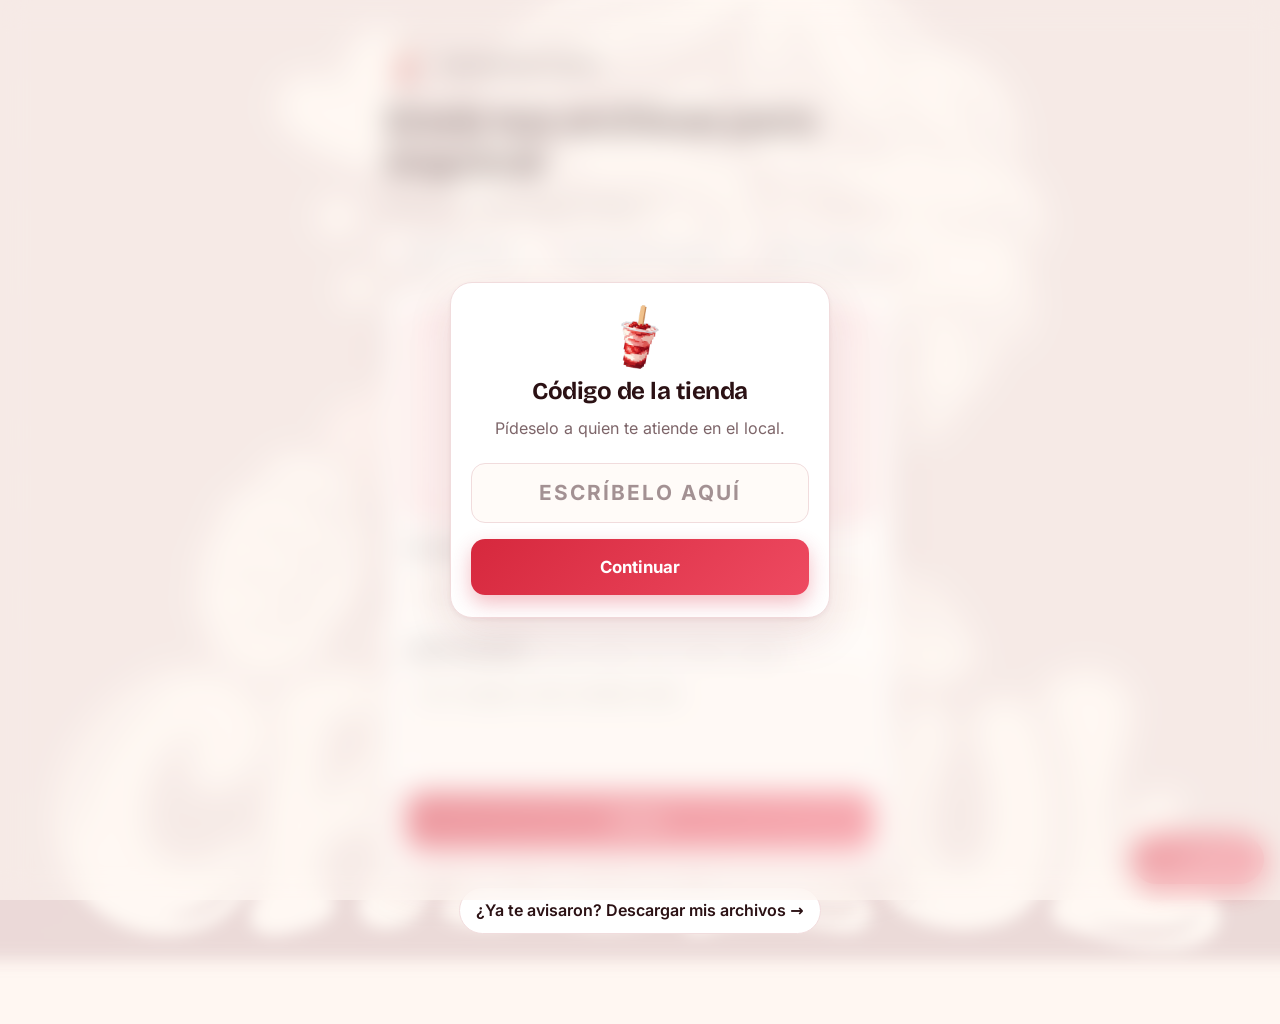
==== index.html @ 693ca355 "v2 css index" ====
<!doctype html>
<html lang="es"><head>
<meta charset="utf-8">
<meta name="viewport" content="width=device-width,initial-scale=1">
<meta name="color-scheme" content="light dark">
<meta name="theme-color" content="#d6283d">
<link rel="icon" href="/favicon.ico" sizes="any">
<link rel="icon" type="image/png" sizes="32x32" href="/assets/img/iconos/favicon-32x32.png">
<link rel="icon" type="image/png" sizes="16x16" href="/assets/img/iconos/favicon-16x16.png">
<link rel="icon" type="image/png" sizes="192x192" href="/assets/img/iconos/icon-192x192.png">
<link rel="apple-touch-icon" href="/assets/img/iconos/apple-icon-180x180.png">
<link rel="stylesheet" href="/assets/css/estilos.css?v=3">
<meta name="robots" content="noindex">
<title>Enviar archivos para imprimir</title>
</head><body data-pag="enviar"><main>
<div id="gate" class="gate" role="dialog" aria-modal="true" aria-labelledby="gt"><div class="card"><img class="logo" src="/assets/img/iconos/icon-192x192.png" alt="" width="64" height="64"><h2 id="gt">Código de la tienda</h2><p class="sub">Pídeselo a quien te atiende en el local.</p><input id="tienda" maxlength="30" autocomplete="off" placeholder="Escríbelo aquí"><p id="gmsg" role="alert"></p><button class="btn" id="gok" type="button">Continuar</button></div></div>
<div class="top rv"><img src="/assets/img/iconos/icon-192x192.png" alt="" width="42" height="42"><span class="neg" id="neg"></span></div>
<h1 class="rv">Envía tus archivos para imprimir</h1>
<p class="sub rv">Solo los ve quien atiende el negocio.</p>
<ol class="pasos rv"><li><b>1</b> Elige tus archivos</li><li><b>2</b> Cuéntanos qué necesitas</li><li><b>3</b> Recibe tu código</li></ol>
<form id="f" class="card rv" novalidate>
<label id="drop" for="file"><span class="ic"><svg viewBox="0 0 24 24" aria-hidden="true"><path d="M12 16V4m0 0L7 9m5-5 5 5M4 16v3a1 1 0 0 0 1 1h14a1 1 0 0 0 1-1v-3"/></svg></span><b>Toca para elegir archivos</b>o arrástralos aquí<small>Fotos, PDF, Word o Excel · hasta 50 MB y 10 archivos</small></label>
<input id="file" type="file" multiple accept=".pdf,.jpg,.jpeg,.png,.webp,.heic,.heif,.doc,.docx,.xls,.xlsx,.ppt,.pptx,.txt,image/*">
<ul id="ls"></ul>
<label class="l" for="n">Tu nombre</label><input id="n" maxlength="60" autocomplete="name" placeholder="¿Cómo te llamas?">
<label class="l" for="o">¿Qué necesitas? <small>(copias, tamaño, color o blanco y negro)</small></label><textarea id="o" rows="3" maxlength="300" placeholder="Ej: 2 copias a color, tamaño carta"></textarea>
<div id="ts"></div><p id="msg" role="alert"></p>
<button class="btn" id="go">Enviar</button>
</form>
<div class="card exito" id="exito" hidden><div class="ok"><svg viewBox="0 0 24 24" aria-hidden="true"><path d="m5 12 5 5 9-10"/></svg></div><h2>¡Recibimos tus archivos!</h2><p>Tu código es</p><p class="cod" id="cod"></p><p>Si vas a preguntar por tu pedido, di este código.</p><button class="mini" id="copiar" type="button">Copiar código</button></div>
<div class="enlace rv"><a href="recoger.html">¿Ya te avisaron? Descargar mis archivos →</a></div>
</main><script src="/assets/js/comun.js"></script><script src="/assets/js/enviar.js"></script> <script src="/assets/js/gate.js"></script> <script src="/assets/js/ui.js"></script></body></html>
---- assets/css/estilos.css ----
/* Estilos compartidos (enviar, recoger y panel). Sin estilos en línea (CSP).
   Fondo: --difuminado 0px = nítido · 20px = muy borroso · --velo 0 = a todo color · 1 = todo liso (no bajar de .50) */
@font-face{font-family:Bricolage;src:url(/assets/fonts/bricolage.woff2) format("woff2");font-weight:200 800;font-display:swap}
@font-face{font-family:Inter;src:url(/assets/fonts/inter.woff2) format("woff2");font-weight:100 900;font-display:swap}
:root{--difuminado:8px;--velo:.88;--bgrgb:255 247 242;--ink:#2b1114;--mut:#7d6569;--line:#f1dcdd;--card:#fff;--soft:#fde9ed;--brand:#c81e35;--b1:#d6283d;--b2:#ee4a61;--ok:#1f8f5f;--bad:#c1121f;--sombra:0 2px 4px rgb(80 20 30/.05),0 16px 44px rgb(120 30 45/.13);--r:22px}
@media (prefers-color-scheme:dark){:root{--bgrgb:24 13 16;--ink:#fbeff1;--mut:#c4a6ab;--line:#3b2429;--card:#271519;--soft:#3a1c23;--brand:#ff7286;--b1:#d92e45;--b2:#bb2237;--ok:#4cc38a;--bad:#ff7a8a;--sombra:0 16px 44px rgb(0 0 0/.45)}}
*{box-sizing:border-box}
body{margin:0;font:16px/1.55 Inter,system-ui,-apple-system,"Segoe UI",Roboto,sans-serif;color:var(--ink);background:rgb(var(--bgrgb));-webkit-font-smoothing:antialiased}
body::before{content:"";position:fixed;inset:-60px;z-index:-1;background:linear-gradient(rgb(var(--bgrgb)/var(--velo)),rgb(var(--bgrgb)/var(--velo))),url(/assets/img/fondo.jpg) center/cover no-repeat;filter:blur(var(--difuminado))}
main{max-width:540px;margin:0 auto;padding:clamp(18px,5vw,44px) 16px 90px}main.ancho{max-width:1040px}
main.centro{min-height:100svh;display:grid;place-items:center;padding-bottom:40px}main.centro>*{width:100%;max-width:400px}
h1,h2,.cod,.neg,.chip{font-family:Bricolage,Inter,system-ui,sans-serif}
h1{font-size:clamp(1.9rem,7vw,2.5rem);line-height:1.05;letter-spacing:-.035em;font-weight:800;margin:14px 0 8px}h2{margin:0 0 6px;letter-spacing:-.02em}
.sub{color:var(--mut);margin:0 0 22px}
.top{display:flex;align-items:center;gap:10px}.top img{width:42px;height:42px;filter:drop-shadow(0 3px 6px rgb(120 30 45/.25))}.neg{font-weight:700;font-size:1.05rem;letter-spacing:-.01em}
.pasos{display:flex;gap:8px;flex-wrap:wrap;margin:0 0 18px;padding:0;list-style:none}.pasos li{font-size:.8rem;font-weight:600;color:var(--mut);background:var(--card);border:1px solid var(--line);border-radius:99px;padding:4px 12px}.pasos b{color:var(--brand)}
.card{background:var(--card);border:1px solid var(--line);border-radius:var(--r);padding:22px 20px;box-shadow:var(--sombra);margin-bottom:16px}
label.l{display:block;font-weight:700;margin:18px 0 6px;font-size:.95rem}label small{font-weight:400;color:var(--mut)}
input,textarea{width:100%;font:inherit;padding:13px 15px;border:1.5px solid var(--line);border-radius:14px;background:rgb(var(--bgrgb)/.5);color:var(--ink);transition:border-color .15s,box-shadow .15s}
input::placeholder{color:var(--mut);opacity:.7}input:hover,textarea:hover{border-color:var(--mut)}input:focus,textarea:focus{outline:0;border-color:var(--brand);box-shadow:0 0 0 4px rgb(214 40 61/.14)}
:focus-visible{outline:3px solid var(--brand);outline-offset:2px}
#drop{display:flex;flex-direction:column;align-items:center;gap:3px;background:var(--soft);border:2px dashed var(--brand);border-radius:18px;padding:30px 14px;text-align:center;color:var(--mut);cursor:pointer;font-weight:400;margin:0;transition:transform .2s,background .2s}
#drop .ic{width:56px;height:56px;border-radius:50%;background:var(--card);display:grid;place-items:center;margin-bottom:8px;box-shadow:0 4px 14px rgb(120 30 45/.15);transition:transform .25s}
#drop svg{width:26px;height:26px;stroke:var(--brand);fill:none;stroke-width:2;stroke-linecap:round;stroke-linejoin:round}
#drop b{color:var(--ink);font-size:1.1rem;font-family:Bricolage,Inter,sans-serif}#drop small{font-size:.82rem}
#drop:hover,#drop.on{transform:translateY(-2px)}#drop:hover .ic,#drop.on .ic{transform:translateY(-4px) scale(1.06)}#drop.on{background:var(--card)}
#file{position:absolute;opacity:0;width:1px;height:1px}
ul{list-style:none;margin:10px 0 0;padding:0}
.arch{display:grid;grid-template-columns:auto 1fr auto;gap:2px 12px;align-items:center;padding:10px 0;border-bottom:1px solid var(--line);animation:subir .3s both}
.ext{grid-row:span 2;width:42px;height:42px;border-radius:12px;display:grid;place-items:center;background:var(--soft);font-size:.68rem;font-weight:800;letter-spacing:.04em;color:var(--brand)}
.nom{overflow:hidden;text-overflow:ellipsis;white-space:nowrap;font-weight:600}em{font-style:normal;color:var(--mut);font-size:.82rem}
.arch.err em{color:var(--bad)}.arch.done em{color:var(--ok)}.arch.done .ext{background:rgb(31 143 95/.15);color:var(--ok)}
.arch button{grid-row:span 2;border:0;background:none;color:var(--bad);font-size:1.4rem;cursor:pointer;padding:4px 8px;border-radius:8px}
.barra{grid-column:2/4;height:5px;background:var(--line);border-radius:5px;overflow:hidden}.barra i{display:block;height:100%;width:0;background:linear-gradient(90deg,var(--b1),var(--b2));transition:width .15s}
#msg,#err{color:var(--bad);margin:12px 0 0;font-weight:600}#msg:empty,#err:empty{margin:0}
.btn{display:flex;align-items:center;justify-content:center;gap:8px;width:100%;margin-top:16px;padding:15px;border:0;border-radius:14px;background:linear-gradient(135deg,var(--b1),var(--b2));color:#fff;font:inherit;font-weight:700;font-size:1.05rem;cursor:pointer;text-decoration:none;box-shadow:0 8px 20px rgb(214 40 61/.3);transition:transform .12s,box-shadow .2s,filter .2s}
.btn:hover{filter:brightness(1.06);box-shadow:0 10px 26px rgb(214 40 61/.38)}.btn:active{transform:scale(.985)}.btn:disabled{opacity:.65;cursor:wait}
.mini{display:inline-flex;align-items:center;gap:6px;font:inherit;font-weight:600;font-size:.9rem;padding:8px 14px;border-radius:12px;background:var(--card);color:var(--ink);border:1.5px solid var(--line);cursor:pointer;text-decoration:none;transition:border-color .15s,transform .1s}
.mini:hover{border-color:var(--brand)}.mini:active{transform:scale(.97)}.mini.del{color:var(--bad)}.mini svg{width:16px;height:16px;stroke:currentColor;fill:none;stroke-width:2;stroke-linecap:round;stroke-linejoin:round}
.exito{text-align:center}.exito .ok{width:64px;height:64px;margin:0 auto 6px;border-radius:50%;background:rgb(31 143 95/.14);display:grid;place-items:center}.ok svg{width:30px;height:30px;stroke:var(--ok);fill:none;stroke-width:3;stroke-linecap:round;stroke-linejoin:round}
.cod{font-size:clamp(2.1rem,11vw,3rem);font-weight:800;letter-spacing:.1em;margin:6px 0;color:var(--brand)}
.enlace{display:flex;justify-content:center;margin-top:4px}.enlace a{color:var(--ink);font-weight:600;text-decoration:none;padding:10px 16px;border-radius:99px;border:1.5px solid var(--line);background:var(--card)}.enlace a:hover{border-color:var(--brand)}
.hero{text-align:center}.hero .top{justify-content:center}.hero .logo{width:76px;height:76px;margin:0 auto 4px;display:block;filter:drop-shadow(0 6px 12px rgb(120 30 45/.28))}
#c{font-size:1.6rem;letter-spacing:.14em;text-transform:uppercase;text-align:center;font-weight:700;font-family:Bricolage,Inter,sans-serif}
.tile{display:grid;grid-template-columns:auto 1fr auto;gap:2px 12px;align-items:center;padding:12px;margin:0 0 8px;background:rgb(var(--bgrgb)/.55);border:1px solid var(--line);border-radius:16px;animation:subir .35s both}.tile .tx{min-width:0;display:flex;flex-direction:column}.tile .ext{grid-row:auto}
#res h2{margin-bottom:12px}
/* Panel */
.cab{display:flex;justify-content:space-between;align-items:center;gap:10px;flex-wrap:wrap;margin-bottom:6px}.cab h1{margin:0}.cab .acc{margin:0}
.stats{display:flex;gap:10px;flex-wrap:wrap;margin:14px 0}.stats span{background:var(--card);border:1px solid var(--line);border-radius:14px;padding:8px 14px;color:var(--mut);font-size:.9rem}.stats b{color:var(--ink);font-size:1.15rem;font-family:Bricolage,Inter,sans-serif;margin-right:4px}
#buscar{max-width:360px;margin-bottom:16px}
.grid{display:grid;grid-template-columns:repeat(auto-fill,minmax(310px,1fr));gap:16px;align-items:start}.grid .card{margin:0;padding:18px}.grid .vacio{grid-column:1/-1}
.ped header{display:flex;justify-content:space-between;align-items:center;gap:8px;color:var(--mut);font-size:.82rem;margin-bottom:8px}.chip{background:var(--soft);color:var(--brand);font-weight:800;font-size:1.1rem;letter-spacing:.08em;padding:3px 12px;border-radius:10px}
.ped p{margin:4px 0}.nota{background:rgb(255 200 80/.18);border-radius:12px;padding:8px 12px;white-space:pre-wrap;font-size:.92rem}.ped .tiles{margin:12px 0 4px}
.acc{display:flex;gap:8px;flex-wrap:wrap;margin-top:10px}.del{margin-left:auto}.vacio{text-align:center;color:var(--mut);padding:44px 0}
/* Ayuda */
.ayuda-fab{position:fixed;right:16px;bottom:16px;z-index:40;display:flex;align-items:center;gap:8px;border:0;border-radius:99px;padding:12px 18px;background:linear-gradient(135deg,var(--b1),var(--b2));color:#fff;font:inherit;font-weight:700;cursor:pointer;box-shadow:0 8px 22px rgb(214 40 61/.4);transition:transform .15s}.ayuda-fab:hover{transform:translateY(-2px)}.ayuda-fab svg{width:20px;height:20px;stroke:#fff;fill:none;stroke-width:2;stroke-linecap:round;stroke-linejoin:round}.ayuda-fab.pulsa{animation:pulso 1.2s 3}
.ayuda-box{position:fixed;right:16px;bottom:76px;z-index:41;width:min(360px,calc(100vw - 32px));max-height:min(520px,calc(100svh - 110px));display:flex;flex-direction:column;background:var(--card);border:1px solid var(--line);border-radius:22px;box-shadow:var(--sombra);overflow:hidden;animation:subir .25s both}
.ayuda-box header{display:flex;justify-content:space-between;align-items:center;padding:14px 16px;background:linear-gradient(135deg,var(--b1),var(--b2));color:#fff;font-weight:700;font-family:Bricolage,Inter,sans-serif}.ayuda-box header button{border:0;background:none;color:#fff;font-size:1.5rem;cursor:pointer;line-height:1}
.chat{flex:1;overflow:auto;padding:14px;display:flex;flex-direction:column;gap:8px}.bur{max-width:88%;padding:10px 13px;border-radius:16px;font-size:.93rem;animation:subir .25s both;white-space:pre-line}.bur.bot{background:var(--soft);border-bottom-left-radius:4px}.bur.yo{align-self:flex-end;background:var(--b1);color:#fff;border-bottom-right-radius:4px}
.bur.esc i{display:inline-block;width:6px;height:6px;margin:0 2px;border-radius:50%;background:var(--mut);animation:rebota .9s infinite}.bur.esc i:nth-child(2){animation-delay:.15s}.bur.esc i:nth-child(3){animation-delay:.3s}
.opc{display:flex;flex-wrap:wrap;gap:8px;padding-top:2px}.opc button,.opc a{font:inherit;font-size:.88rem;font-weight:600;padding:8px 12px;border-radius:99px;border:1.5px solid var(--brand);background:transparent;color:var(--brand);cursor:pointer;text-decoration:none}.opc button:hover,.opc a:hover{background:var(--soft)}
/* Avisos y confeti */
.toast{position:fixed;left:0;right:0;margin:0 auto;width:max-content;bottom:26px;z-index:60;max-width:calc(100vw - 32px);background:var(--ink);color:rgb(var(--bgrgb));padding:12px 18px;border-radius:14px;font-weight:600;box-shadow:0 10px 30px rgb(0 0 0/.3);animation:subir .3s both}.toast.mal{background:var(--bad);color:#fff}.toast.out{opacity:0;transition:opacity .3s}
.cf{position:fixed;left:50%;top:34%;width:9px;height:14px;border-radius:2px;pointer-events:none;z-index:60;animation:cf 1.4s cubic-bezier(.1,.7,.3,1) forwards}
.rv{animation:subir .55s cubic-bezier(.2,.7,.2,1) both;animation-delay:calc(var(--d,0)*70ms)}
@keyframes subir{from{opacity:0;transform:translateY(14px)}to{opacity:1;transform:none}}
@keyframes cf{to{transform:translate(var(--x),var(--y)) rotate(var(--r));opacity:0}}
@keyframes pulso{50%{transform:scale(1.08);box-shadow:0 0 0 12px rgb(214 40 61/0)}}
@keyframes rebota{50%{transform:translateY(-4px)}}
[hidden]{display:none!important}
@media (prefers-reduced-motion:reduce){*,*::before{animation:none!important;transition:none!important}}
.grid.lista{grid-template-columns:1fr}
.grid.lista .tiles{display:grid;grid-template-columns:repeat(auto-fill,minmax(260px,1fr));gap:0 10px}
.ped .etq{margin:14px 0 6px;font-size:.72rem;font-weight:700;letter-spacing:.06em;text-transform:uppercase;color:var(--mut)}
.ped .etq+.tiles{margin-top:6px}
.ped header{flex-wrap:wrap;row-gap:4px}
.chip,.ped time{white-space:nowrap}
main.legal{max-width:720px}
.legal h2{font-size:1.1rem;margin:24px 0 6px}.legal p{margin:6px 0}.legal ul{list-style:disc;padding-left:1.3em;margin:6px 0}.legal li{margin:3px 0}.legal .fecha{color:var(--mut);font-size:.9rem}
.acepto{display:flex;gap:10px;align-items:flex-start;margin-top:16px;font-size:.92rem;color:var(--mut)}.acepto input{width:auto;margin-top:4px;padding:0;accent-color:var(--brand)}.acepto a{color:var(--ink)}
.gate{position:fixed;inset:0;z-index:50;display:grid;place-items:center;padding:20px;background:rgb(var(--bgrgb)/.55);-webkit-backdrop-filter:blur(14px);backdrop-filter:blur(14px);transition:opacity .35s}
.gate.fuera{opacity:0;pointer-events:none}
.gate .card{width:100%;max-width:380px;text-align:center;margin:0}
.gate .logo{width:64px;height:64px;margin:0 auto 4px;display:block}
#tienda{text-align:center;font-size:1.3rem;letter-spacing:.1em;text-transform:uppercase;font-weight:700}
#gmsg{color:var(--bad);font-weight:600;margin:10px 0 0}#gmsg:empty{margin:0}
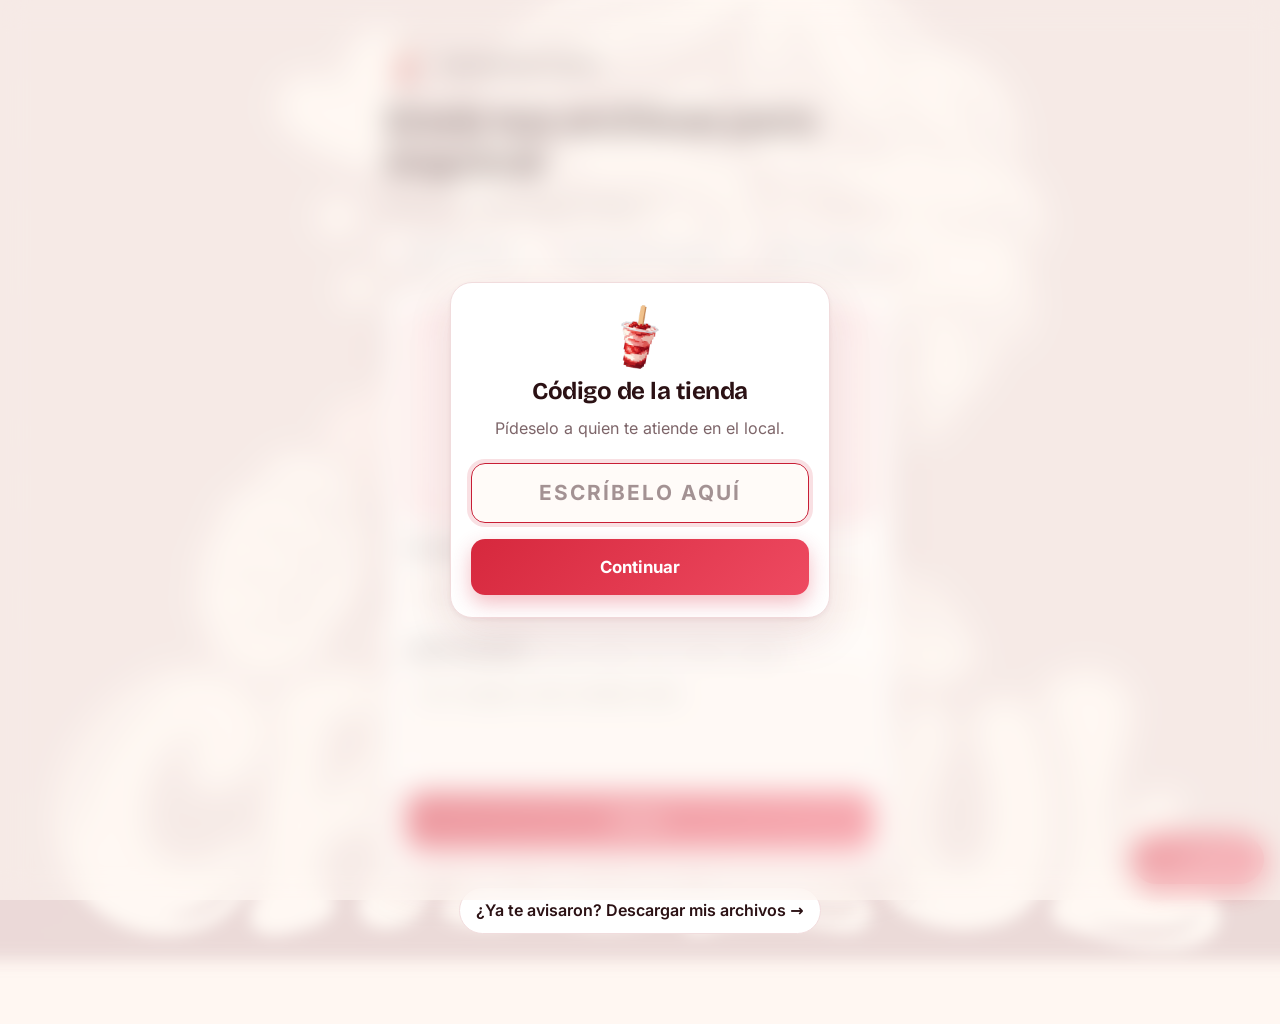
==== commit ea506c51: "arreglado para dejar escribir" ====
--- a/index.html
+++ b/index.html
@@ -1,32 +1,74 @@
 <!doctype html>
-<html lang="es"><head>
-<meta charset="utf-8">
-<meta name="viewport" content="width=device-width,initial-scale=1">
-<meta name="color-scheme" content="light dark">
-<meta name="theme-color" content="#d6283d">
-<link rel="icon" href="/favicon.ico" sizes="any">
-<link rel="icon" type="image/png" sizes="32x32" href="/assets/img/iconos/favicon-32x32.png">
-<link rel="icon" type="image/png" sizes="16x16" href="/assets/img/iconos/favicon-16x16.png">
-<link rel="icon" type="image/png" sizes="192x192" href="/assets/img/iconos/icon-192x192.png">
-<link rel="apple-touch-icon" href="/assets/img/iconos/apple-icon-180x180.png">
-<link rel="stylesheet" href="/assets/css/estilos.css?v=3">
-<meta name="robots" content="noindex">
-<title>Enviar archivos para imprimir</title>
-</head><body data-pag="enviar"><main>
-<div id="gate" class="gate" role="dialog" aria-modal="true" aria-labelledby="gt"><div class="card"><img class="logo" src="/assets/img/iconos/icon-192x192.png" alt="" width="64" height="64"><h2 id="gt">Código de la tienda</h2><p class="sub">Pídeselo a quien te atiende en el local.</p><input id="tienda" maxlength="30" autocomplete="off" placeholder="Escríbelo aquí"><p id="gmsg" role="alert"></p><button class="btn" id="gok" type="button">Continuar</button></div></div>
-<div class="top rv"><img src="/assets/img/iconos/icon-192x192.png" alt="" width="42" height="42"><span class="neg" id="neg"></span></div>
-<h1 class="rv">Envía tus archivos para imprimir</h1>
-<p class="sub rv">Solo los ve quien atiende el negocio.</p>
-<ol class="pasos rv"><li><b>1</b> Elige tus archivos</li><li><b>2</b> Cuéntanos qué necesitas</li><li><b>3</b> Recibe tu código</li></ol>
-<form id="f" class="card rv" novalidate>
-<label id="drop" for="file"><span class="ic"><svg viewBox="0 0 24 24" aria-hidden="true"><path d="M12 16V4m0 0L7 9m5-5 5 5M4 16v3a1 1 0 0 0 1 1h14a1 1 0 0 0 1-1v-3"/></svg></span><b>Toca para elegir archivos</b>o arrástralos aquí<small>Fotos, PDF, Word o Excel · hasta 50 MB y 10 archivos</small></label>
-<input id="file" type="file" multiple accept=".pdf,.jpg,.jpeg,.png,.webp,.heic,.heif,.doc,.docx,.xls,.xlsx,.ppt,.pptx,.txt,image/*">
-<ul id="ls"></ul>
-<label class="l" for="n">Tu nombre</label><input id="n" maxlength="60" autocomplete="name" placeholder="¿Cómo te llamas?">
-<label class="l" for="o">¿Qué necesitas? <small>(copias, tamaño, color o blanco y negro)</small></label><textarea id="o" rows="3" maxlength="300" placeholder="Ej: 2 copias a color, tamaño carta"></textarea>
-<div id="ts"></div><p id="msg" role="alert"></p>
-<button class="btn" id="go">Enviar</button>
-</form>
-<div class="card exito" id="exito" hidden><div class="ok"><svg viewBox="0 0 24 24" aria-hidden="true"><path d="m5 12 5 5 9-10"/></svg></div><h2>¡Recibimos tus archivos!</h2><p>Tu código es</p><p class="cod" id="cod"></p><p>Si vas a preguntar por tu pedido, di este código.</p><button class="mini" id="copiar" type="button">Copiar código</button></div>
-<div class="enlace rv"><a href="recoger.html">¿Ya te avisaron? Descargar mis archivos →</a></div>
-</main><script src="/assets/js/comun.js"></script><script src="/assets/js/enviar.js"></script> <script src="/assets/js/gate.js"></script> <script src="/assets/js/ui.js"></script></body></html>
+<html lang="es">
+
+<head>
+    <meta charset="utf-8">
+    <meta name="viewport" content="width=device-width,initial-scale=1">
+    <meta name="color-scheme" content="light dark">
+    <meta name="theme-color" content="#d6283d">
+    <link rel="icon" href="/favicon.ico" sizes="any">
+    <link rel="icon" type="image/png" sizes="32x32" href="/assets/img/iconos/favicon-32x32.png">
+    <link rel="icon" type="image/png" sizes="16x16" href="/assets/img/iconos/favicon-16x16.png">
+    <link rel="icon" type="image/png" sizes="192x192" href="/assets/img/iconos/icon-192x192.png">
+    <link rel="apple-touch-icon" href="/assets/img/iconos/apple-icon-180x180.png">
+    <link rel="stylesheet" href="/assets/css/estilos.css?v=3">
+    <meta name="robots" content="noindex">
+    <title>Enviar archivos para imprimir</title>
+</head>
+
+<body data-pag="enviar">
+    <div id="gate" class="gate" role="dialog" aria-modal="true" aria-labelledby="gt">
+        <div class="card"><img class="logo" src="/assets/img/iconos/icon-192x192.png" alt="" width="64" height="64">
+            <h2 id="gt">Código de la tienda</h2>
+            <p class="sub">Pídeselo a quien te atiende en el local.</p><input id="tienda" maxlength="30"
+                autocomplete="off" placeholder="Escríbelo aquí">
+            <p id="gmsg" role="alert"></p><button class="btn" id="gok" type="button">Continuar</button>
+        </div>
+    </div>
+    <main>
+
+        <div class="top rv"><img src="/assets/img/iconos/icon-192x192.png" alt="" width="42" height="42"><span
+                class="neg" id="neg"></span></div>
+        <h1 class="rv">Envía tus archivos para imprimir</h1>
+        <p class="sub rv">Solo los ve quien atiende el negocio.</p>
+        <ol class="pasos rv">
+            <li><b>1</b> Elige tus archivos</li>
+            <li><b>2</b> Cuéntanos qué necesitas</li>
+            <li><b>3</b> Recibe tu código</li>
+        </ol>
+        <form id="f" class="card rv" novalidate>
+            <label id="drop" for="file"><span class="ic"><svg viewBox="0 0 24 24" aria-hidden="true">
+                        <path d="M12 16V4m0 0L7 9m5-5 5 5M4 16v3a1 1 0 0 0 1 1h14a1 1 0 0 0 1-1v-3" />
+                    </svg></span><b>Toca para elegir archivos</b>o arrástralos aquí<small>Fotos, PDF, Word o Excel ·
+                    hasta 50 MB y 10 archivos</small></label>
+            <input id="file" type="file" multiple
+                accept=".pdf,.jpg,.jpeg,.png,.webp,.heic,.heif,.doc,.docx,.xls,.xlsx,.ppt,.pptx,.txt,image/*">
+            <ul id="ls"></ul>
+            <label class="l" for="n">Tu nombre</label><input id="n" maxlength="60" autocomplete="name"
+                placeholder="¿Cómo te llamas?">
+            <label class="l" for="o">¿Qué necesitas? <small>(copias, tamaño, color o blanco y
+                    negro)</small></label><textarea id="o" rows="3" maxlength="300"
+                placeholder="Ej: 2 copias a color, tamaño carta"></textarea>
+            <div id="ts"></div>
+            <p id="msg" role="alert"></p>
+            <button class="btn" id="go">Enviar</button>
+        </form>
+        <div class="card exito" id="exito" hidden>
+            <div class="ok"><svg viewBox="0 0 24 24" aria-hidden="true">
+                    <path d="m5 12 5 5 9-10" />
+                </svg></div>
+            <h2>¡Recibimos tus archivos!</h2>
+            <p>Tu código es</p>
+            <p class="cod" id="cod"></p>
+            <p>Si vas a preguntar por tu pedido, di este código.</p><button class="mini" id="copiar"
+                type="button">Copiar código</button>
+        </div>
+        <div class="enlace rv"><a href="recoger.html">¿Ya te avisaron? Descargar mis archivos →</a></div>
+    </main>
+    <script src="/assets/js/comun.js"></script>
+    <script src="/assets/js/enviar.js"></script>
+    <script src="/assets/js/gate.js"></script>
+    <script src="/assets/js/ui.js"></script>
+</body>
+
+</html>
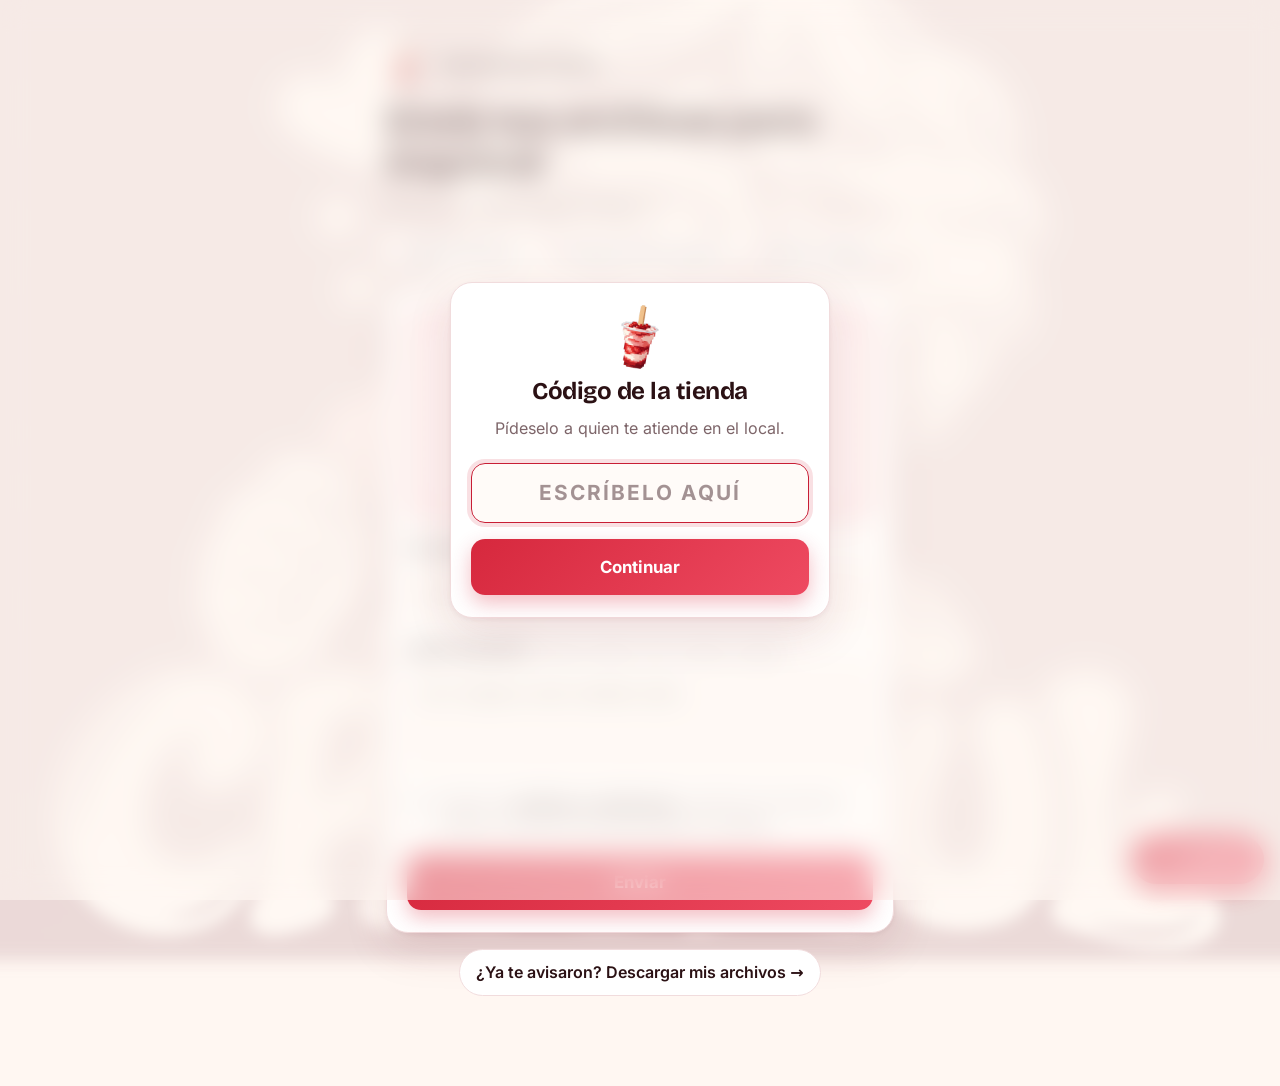
==== commit 91284d90: "Agrega casilla de aceptar políticas" ====
--- a/index.html
+++ b/index.html
@@ -49,6 +49,7 @@
             <label class="l" for="o">¿Qué necesitas? <small>(copias, tamaño, color o blanco y
                     negro)</small></label><textarea id="o" rows="3" maxlength="300"
                 placeholder="Ej: 2 copias a color, tamaño carta"></textarea>
+            <label class="acepto"><input type="checkbox" id="acepto"><span>Acepto las <a href="politicas.html" target="_blank" rel="noopener">políticas y condiciones</a> y autorizo el uso de mi nombre y archivos solo para atender mi pedido.</span></label>
             <div id="ts"></div>
             <p id="msg" role="alert"></p>
             <button class="btn" id="go">Enviar</button>
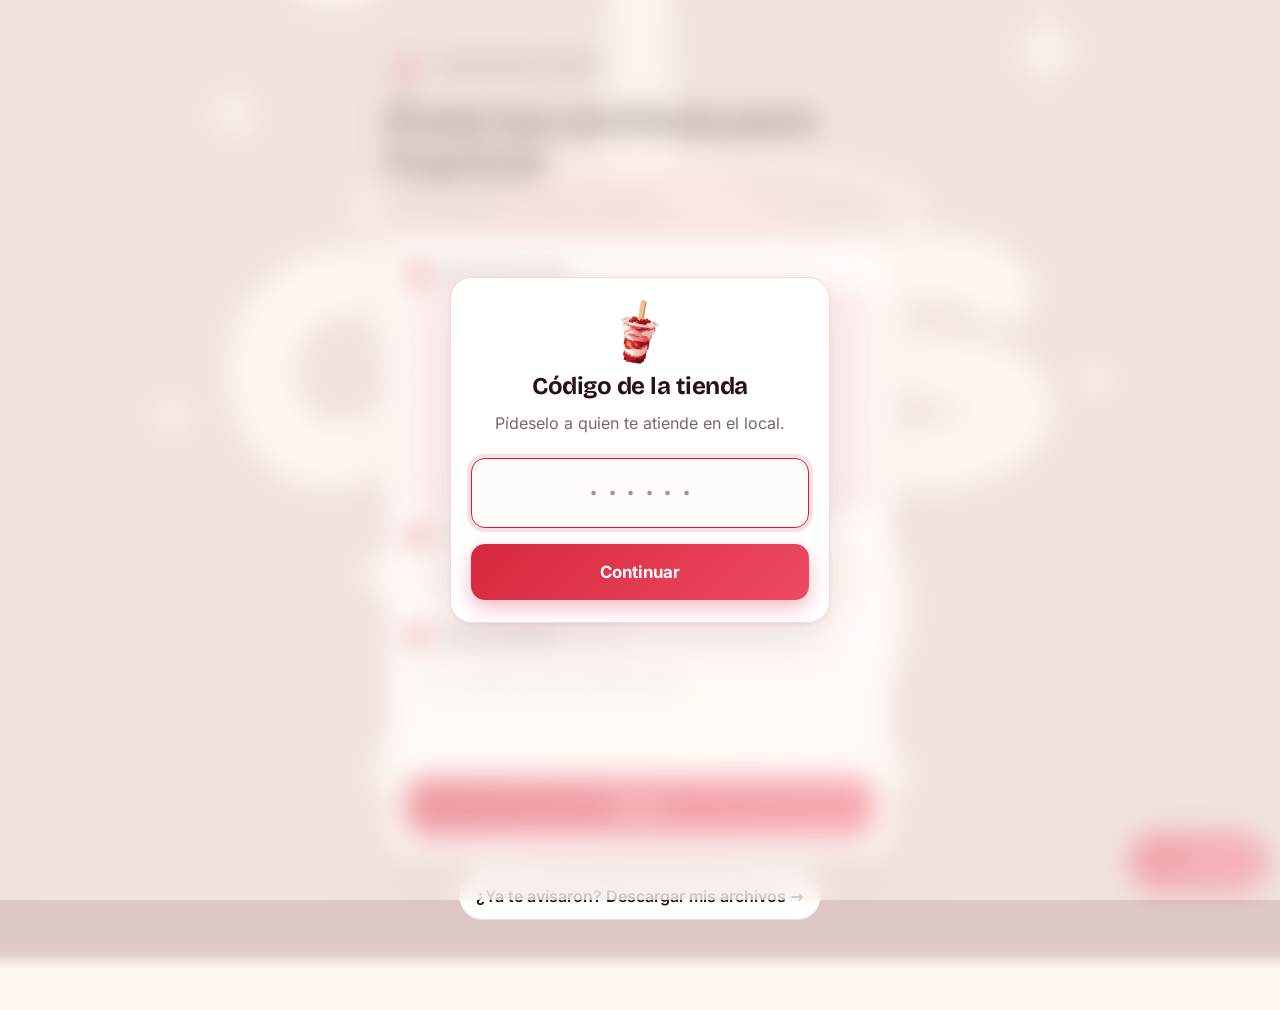
==== commit a25d9679: "codigo numerico, formulario simple, nuevo fondo" ====
--- a/index.html
+++ b/index.html
@@ -11,7 +11,7 @@
     <link rel="icon" type="image/png" sizes="16x16" href="/assets/img/iconos/favicon-16x16.png">
     <link rel="icon" type="image/png" sizes="192x192" href="/assets/img/iconos/icon-192x192.png">
     <link rel="apple-touch-icon" href="/assets/img/iconos/apple-icon-180x180.png">
-    <link rel="stylesheet" href="/assets/css/estilos.css?v=3">
+    <link rel="stylesheet" href="/assets/css/estilos.css?v=4">
     <meta name="robots" content="noindex">
     <title>Enviar archivos para imprimir</title>
 </head>
@@ -20,8 +20,8 @@
     <div id="gate" class="gate" role="dialog" aria-modal="true" aria-labelledby="gt">
         <div class="card"><img class="logo" src="/assets/img/iconos/icon-192x192.png" alt="" width="64" height="64">
             <h2 id="gt">Código de la tienda</h2>
-            <p class="sub">Pídeselo a quien te atiende en el local.</p><input id="tienda" maxlength="30"
-                autocomplete="off" placeholder="Escríbelo aquí">
+            <p class="sub">Pídeselo a quien te atiende en el local.</p><input id="tienda" maxlength="6" inputmode="numeric" pattern="[0-9]*"
+                autocomplete="off" placeholder="······" aria-label="Código de la tienda">
             <p id="gmsg" role="alert"></p><button class="btn" id="gok" type="button">Continuar</button>
         </div>
     </div>
@@ -31,12 +31,8 @@
                 class="neg" id="neg"></span></div>
         <h1 class="rv">Envía tus archivos para imprimir</h1>
         <p class="sub rv">Solo los ve quien atiende el negocio.</p>
-        <ol class="pasos rv">
-            <li><b>1</b> Elige tus archivos</li>
-            <li><b>2</b> Cuéntanos qué necesitas</li>
-            <li><b>3</b> Recibe tu código</li>
-        </ol>
         <form id="f" class="card rv" novalidate>
+            <p class="paso"><b>1</b> Elige tus archivos</p>
             <label id="drop" for="file"><span class="ic"><svg viewBox="0 0 24 24" aria-hidden="true">
                         <path d="M12 16V4m0 0L7 9m5-5 5 5M4 16v3a1 1 0 0 0 1 1h14a1 1 0 0 0 1-1v-3" />
                     </svg></span><b>Toca para elegir archivos</b>o arrástralos aquí<small>Fotos, PDF, Word o Excel ·
@@ -44,12 +40,10 @@
             <input id="file" type="file" multiple
                 accept=".pdf,.jpg,.jpeg,.png,.webp,.heic,.heif,.doc,.docx,.xls,.xlsx,.ppt,.pptx,.txt,image/*">
             <ul id="ls"></ul>
-            <label class="l" for="n">Tu nombre</label><input id="n" maxlength="60" autocomplete="name"
+            <label class="l" for="n"><b class="num">2</b> Tu nombre</label><input id="n" maxlength="60" autocomplete="name"
                 placeholder="¿Cómo te llamas?">
-            <label class="l" for="o">¿Qué necesitas? <small>(copias, tamaño, color o blanco y
-                    negro)</small></label><textarea id="o" rows="3" maxlength="300"
+            <label class="l" for="o"><b class="num">3</b> ¿Qué necesitas? <small>(opcional)</small></label><textarea id="o" rows="3" maxlength="300"
                 placeholder="Ej: 2 copias a color, tamaño carta"></textarea>
-            <label class="acepto"><input type="checkbox" id="acepto"><span>Acepto las <a href="politicas.html" target="_blank" rel="noopener">políticas y condiciones</a> y autorizo el uso de mi nombre y archivos solo para atender mi pedido.</span></label>
             <div id="ts"></div>
             <p id="msg" role="alert"></p>
             <button class="btn" id="go">Enviar</button>
--- a/assets/css/estilos.css
+++ b/assets/css/estilos.css
@@ -2,18 +2,17 @@
    Fondo: --difuminado 0px = nítido · 20px = muy borroso · --velo 0 = a todo color · 1 = todo liso (no bajar de .50) */
 @font-face{font-family:Bricolage;src:url(/assets/fonts/bricolage.woff2) format("woff2");font-weight:200 800;font-display:swap}
 @font-face{font-family:Inter;src:url(/assets/fonts/inter.woff2) format("woff2");font-weight:100 900;font-display:swap}
-:root{--difuminado:8px;--velo:.88;--bgrgb:255 247 242;--ink:#2b1114;--mut:#7d6569;--line:#f1dcdd;--card:#fff;--soft:#fde9ed;--brand:#c81e35;--b1:#d6283d;--b2:#ee4a61;--ok:#1f8f5f;--bad:#c1121f;--sombra:0 2px 4px rgb(80 20 30/.05),0 16px 44px rgb(120 30 45/.13);--r:22px}
-@media (prefers-color-scheme:dark){:root{--bgrgb:24 13 16;--ink:#fbeff1;--mut:#c4a6ab;--line:#3b2429;--card:#271519;--soft:#3a1c23;--brand:#ff7286;--b1:#d92e45;--b2:#bb2237;--ok:#4cc38a;--bad:#ff7a8a;--sombra:0 16px 44px rgb(0 0 0/.45)}}
+:root{--difuminado:6px;--velo:.8;--bgrgb:255 247 242;--ink:#2b1114;--mut:#7d6569;--line:#f1dcdd;--card:#fff;--soft:#fde9ed;--brand:#c81e35;--b1:#d6283d;--b2:#ee4a61;--ok:#1f8f5f;--bad:#c1121f;--sombra:0 2px 4px rgb(80 20 30/.05),0 16px 44px rgb(120 30 45/.13);--r:22px}
+@media (prefers-color-scheme:dark){:root{--velo:.6;--bgrgb:24 13 16;--ink:#fbeff1;--mut:#c4a6ab;--line:#3b2429;--card:#271519;--soft:#3a1c23;--brand:#ff7286;--b1:#d92e45;--b2:#bb2237;--ok:#4cc38a;--bad:#ff7a8a;--sombra:0 16px 44px rgb(0 0 0/.45)}}
 *{box-sizing:border-box}
 body{margin:0;font:16px/1.55 Inter,system-ui,-apple-system,"Segoe UI",Roboto,sans-serif;color:var(--ink);background:rgb(var(--bgrgb));-webkit-font-smoothing:antialiased}
-body::before{content:"";position:fixed;inset:-60px;z-index:-1;background:linear-gradient(rgb(var(--bgrgb)/var(--velo)),rgb(var(--bgrgb)/var(--velo))),url(/assets/img/fondo.jpg) center/cover no-repeat;filter:blur(var(--difuminado))}
+body::before{content:"";position:fixed;inset:-60px;z-index:-1;background:linear-gradient(rgb(var(--bgrgb)/var(--velo)),rgb(var(--bgrgb)/var(--velo))),url(/assets/img/fondo.jpg?v=4) center/cover no-repeat;filter:blur(var(--difuminado))}
 main{max-width:540px;margin:0 auto;padding:clamp(18px,5vw,44px) 16px 90px}main.ancho{max-width:1040px}
 main.centro{min-height:100svh;display:grid;place-items:center;padding-bottom:40px}main.centro>*{width:100%;max-width:400px}
 h1,h2,.cod,.neg,.chip{font-family:Bricolage,Inter,system-ui,sans-serif}
 h1{font-size:clamp(1.9rem,7vw,2.5rem);line-height:1.05;letter-spacing:-.035em;font-weight:800;margin:14px 0 8px}h2{margin:0 0 6px;letter-spacing:-.02em}
 .sub{color:var(--mut);margin:0 0 22px}
 .top{display:flex;align-items:center;gap:10px}.top img{width:42px;height:42px;filter:drop-shadow(0 3px 6px rgb(120 30 45/.25))}.neg{font-weight:700;font-size:1.05rem;letter-spacing:-.01em}
-.pasos{display:flex;gap:8px;flex-wrap:wrap;margin:0 0 18px;padding:0;list-style:none}.pasos li{font-size:.8rem;font-weight:600;color:var(--mut);background:var(--card);border:1px solid var(--line);border-radius:99px;padding:4px 12px}.pasos b{color:var(--brand)}
 .card{background:var(--card);border:1px solid var(--line);border-radius:var(--r);padding:22px 20px;box-shadow:var(--sombra);margin-bottom:16px}
 label.l{display:block;font-weight:700;margin:18px 0 6px;font-size:.95rem}label small{font-weight:400;color:var(--mut)}
 input,textarea{width:100%;font:inherit;padding:13px 15px;border:1.5px solid var(--line);border-radius:14px;background:rgb(var(--bgrgb)/.5);color:var(--ink);transition:border-color .15s,box-shadow .15s}
@@ -77,10 +76,12 @@
 .chip,.ped time{white-space:nowrap}
 main.legal{max-width:720px}
 .legal h2{font-size:1.1rem;margin:24px 0 6px}.legal p{margin:6px 0}.legal ul{list-style:disc;padding-left:1.3em;margin:6px 0}.legal li{margin:3px 0}.legal .fecha{color:var(--mut);font-size:.9rem}
-.acepto{display:flex;gap:10px;align-items:flex-start;margin-top:16px;font-size:.92rem;color:var(--mut)}.acepto input{width:auto;margin-top:4px;padding:0;accent-color:var(--brand)}.acepto a{color:var(--ink)}
 .gate{position:fixed;inset:0;z-index:50;display:grid;place-items:center;padding:20px;background:rgb(var(--bgrgb)/.55);-webkit-backdrop-filter:blur(14px);backdrop-filter:blur(14px);transition:opacity .35s}
 .gate.fuera{opacity:0;pointer-events:none}
 .gate .card{width:100%;max-width:380px;text-align:center;margin:0}
 .gate .logo{width:64px;height:64px;margin:0 auto 4px;display:block}
-#tienda{text-align:center;font-size:1.3rem;letter-spacing:.1em;text-transform:uppercase;font-weight:700}
-#gmsg{color:var(--bad);font-weight:600;margin:10px 0 0}#gmsg:empty{margin:0}+#tienda{text-align:center;font-size:1.7rem;letter-spacing:.35em;text-indent:.35em;font-weight:700}
+#gmsg{color:var(--bad);font-weight:600;margin:10px 0 0}#gmsg:empty{margin:0}
+/* Pasos numerados del formulario */
+.paso{margin:0 0 10px;font-weight:700;font-size:.95rem}
+.paso b,.num{display:inline-grid;place-items:center;width:22px;height:22px;margin-right:6px;border-radius:50%;background:var(--brand);color:#fff;font-size:.78rem;font-weight:800}
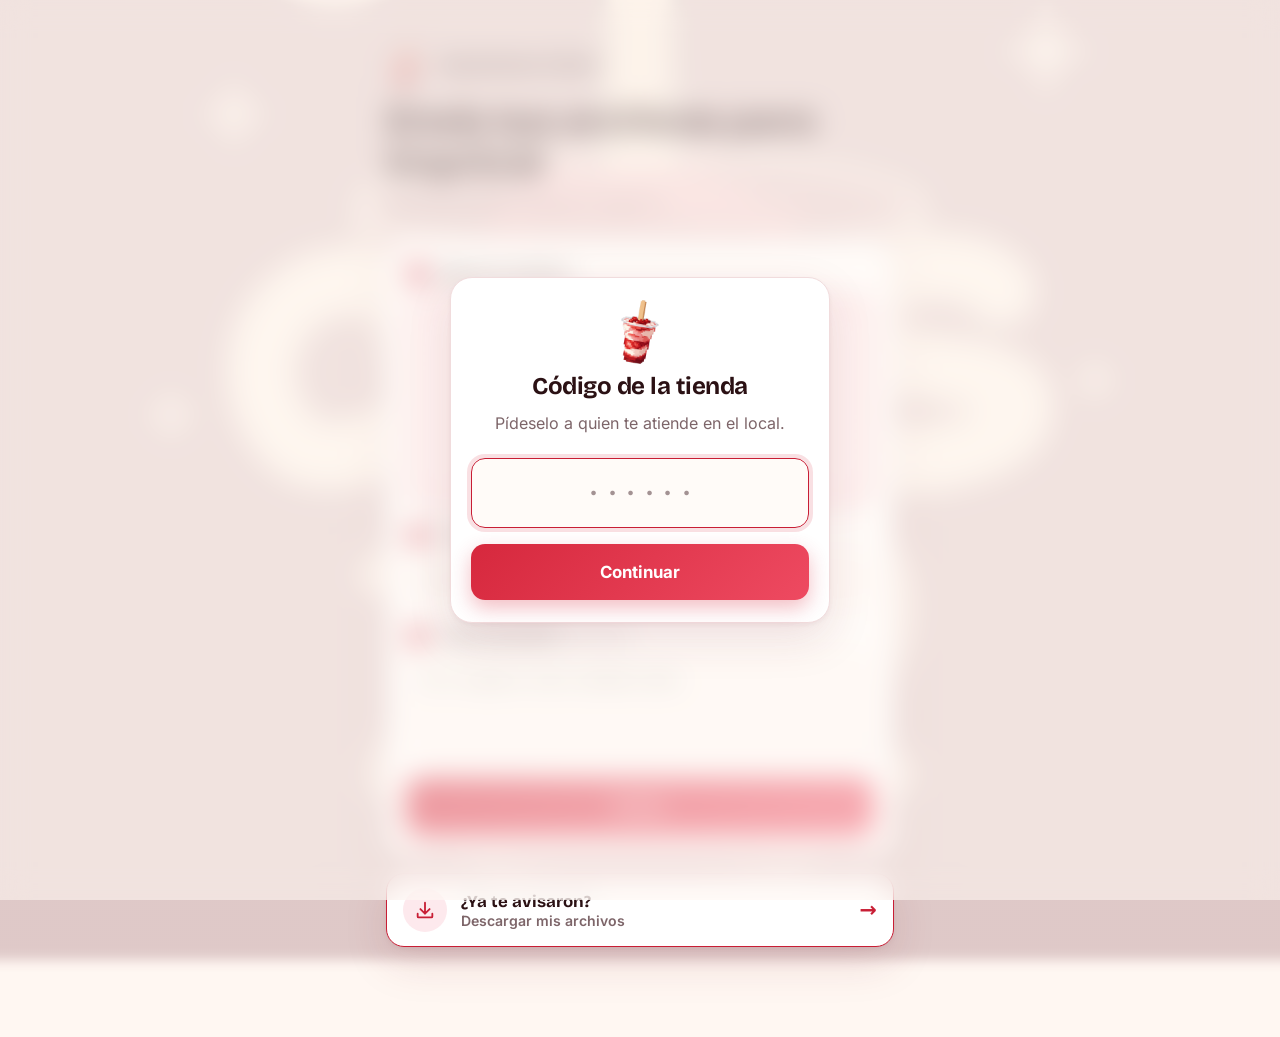
==== commit 215111c2: "quitar cosas" ====
--- a/index.html
+++ b/index.html
@@ -11,7 +11,7 @@
     <link rel="icon" type="image/png" sizes="16x16" href="/assets/img/iconos/favicon-16x16.png">
     <link rel="icon" type="image/png" sizes="192x192" href="/assets/img/iconos/icon-192x192.png">
     <link rel="apple-touch-icon" href="/assets/img/iconos/apple-icon-180x180.png">
-    <link rel="stylesheet" href="/assets/css/estilos.css?v=4">
+    <link rel="stylesheet" href="/assets/css/estilos.css?v=5">
     <meta name="robots" content="noindex">
     <title>Enviar archivos para imprimir</title>
 </head>
@@ -39,6 +39,7 @@
                     hasta 50 MB y 10 archivos</small></label>
             <input id="file" type="file" multiple
                 accept=".pdf,.jpg,.jpeg,.png,.webp,.heic,.heif,.doc,.docx,.xls,.xlsx,.ppt,.pptx,.txt,image/*">
+            <div id="rech" class="rech" role="alert" hidden></div>
             <ul id="ls"></ul>
             <label class="l" for="n"><b class="num">2</b> Tu nombre</label><input id="n" maxlength="60" autocomplete="name"
                 placeholder="¿Cómo te llamas?">
@@ -58,7 +59,7 @@
             <p>Si vas a preguntar por tu pedido, di este código.</p><button class="mini" id="copiar"
                 type="button">Copiar código</button>
         </div>
-        <div class="enlace rv"><a href="recoger.html">¿Ya te avisaron? Descargar mis archivos →</a></div>
+        <div class="enlace rv"><a class="descargar" href="recoger.html"><span class="ic"><svg viewBox="0 0 24 24" aria-hidden="true"><path d="M12 4v12m0 0-5-5m5 5 5-5M4 16v3a1 1 0 0 0 1 1h14a1 1 0 0 0 1-1v-3" /></svg></span><span class="tx"><b>¿Ya te avisaron?</b><small>Descargar mis archivos</small></span><span class="fl" aria-hidden="true">→</span></a></div>
     </main>
     <script src="/assets/js/comun.js"></script>
     <script src="/assets/js/enviar.js"></script>
--- a/assets/css/estilos.css
+++ b/assets/css/estilos.css
@@ -51,13 +51,6 @@
 .ped header{display:flex;justify-content:space-between;align-items:center;gap:8px;color:var(--mut);font-size:.82rem;margin-bottom:8px}.chip{background:var(--soft);color:var(--brand);font-weight:800;font-size:1.1rem;letter-spacing:.08em;padding:3px 12px;border-radius:10px}
 .ped p{margin:4px 0}.nota{background:rgb(255 200 80/.18);border-radius:12px;padding:8px 12px;white-space:pre-wrap;font-size:.92rem}.ped .tiles{margin:12px 0 4px}
 .acc{display:flex;gap:8px;flex-wrap:wrap;margin-top:10px}.del{margin-left:auto}.vacio{text-align:center;color:var(--mut);padding:44px 0}
-/* Ayuda */
-.ayuda-fab{position:fixed;right:16px;bottom:16px;z-index:40;display:flex;align-items:center;gap:8px;border:0;border-radius:99px;padding:12px 18px;background:linear-gradient(135deg,var(--b1),var(--b2));color:#fff;font:inherit;font-weight:700;cursor:pointer;box-shadow:0 8px 22px rgb(214 40 61/.4);transition:transform .15s}.ayuda-fab:hover{transform:translateY(-2px)}.ayuda-fab svg{width:20px;height:20px;stroke:#fff;fill:none;stroke-width:2;stroke-linecap:round;stroke-linejoin:round}.ayuda-fab.pulsa{animation:pulso 1.2s 3}
-.ayuda-box{position:fixed;right:16px;bottom:76px;z-index:41;width:min(360px,calc(100vw - 32px));max-height:min(520px,calc(100svh - 110px));display:flex;flex-direction:column;background:var(--card);border:1px solid var(--line);border-radius:22px;box-shadow:var(--sombra);overflow:hidden;animation:subir .25s both}
-.ayuda-box header{display:flex;justify-content:space-between;align-items:center;padding:14px 16px;background:linear-gradient(135deg,var(--b1),var(--b2));color:#fff;font-weight:700;font-family:Bricolage,Inter,sans-serif}.ayuda-box header button{border:0;background:none;color:#fff;font-size:1.5rem;cursor:pointer;line-height:1}
-.chat{flex:1;overflow:auto;padding:14px;display:flex;flex-direction:column;gap:8px}.bur{max-width:88%;padding:10px 13px;border-radius:16px;font-size:.93rem;animation:subir .25s both;white-space:pre-line}.bur.bot{background:var(--soft);border-bottom-left-radius:4px}.bur.yo{align-self:flex-end;background:var(--b1);color:#fff;border-bottom-right-radius:4px}
-.bur.esc i{display:inline-block;width:6px;height:6px;margin:0 2px;border-radius:50%;background:var(--mut);animation:rebota .9s infinite}.bur.esc i:nth-child(2){animation-delay:.15s}.bur.esc i:nth-child(3){animation-delay:.3s}
-.opc{display:flex;flex-wrap:wrap;gap:8px;padding-top:2px}.opc button,.opc a{font:inherit;font-size:.88rem;font-weight:600;padding:8px 12px;border-radius:99px;border:1.5px solid var(--brand);background:transparent;color:var(--brand);cursor:pointer;text-decoration:none}.opc button:hover,.opc a:hover{background:var(--soft)}
 /* Avisos y confeti */
 .toast{position:fixed;left:0;right:0;margin:0 auto;width:max-content;bottom:26px;z-index:60;max-width:calc(100vw - 32px);background:var(--ink);color:rgb(var(--bgrgb));padding:12px 18px;border-radius:14px;font-weight:600;box-shadow:0 10px 30px rgb(0 0 0/.3);animation:subir .3s both}.toast.mal{background:var(--bad);color:#fff}.toast.out{opacity:0;transition:opacity .3s}
 .cf{position:fixed;left:50%;top:34%;width:9px;height:14px;border-radius:2px;pointer-events:none;z-index:60;animation:cf 1.4s cubic-bezier(.1,.7,.3,1) forwards}
@@ -85,3 +78,20 @@
 /* Pasos numerados del formulario */
 .paso{margin:0 0 10px;font-weight:700;font-size:.95rem}
 .paso b,.num{display:inline-grid;place-items:center;width:22px;height:22px;margin-right:6px;border-radius:50%;background:var(--brand);color:#fff;font-size:.78rem;font-weight:800}
+
+/* Lista de archivos: nombre + peso/estado debajo, y la × a la derecha */
+.arch .ext{grid-column:1;grid-row:1/span 2}.arch .nom{grid-column:2}.arch em{grid-column:2}.arch button{grid-column:3;grid-row:1/span 2;align-self:center}
+.arch.err{background:rgb(193 18 31/.1);border:1.5px solid var(--bad);border-radius:14px;padding:10px;margin-top:8px}.arch.err em{white-space:normal;font-weight:600}
+/* Aviso de archivos rechazados */
+.rech{position:relative;margin:12px 0 0;padding:12px 40px 12px 14px;border-radius:14px;background:rgb(193 18 31/.12);border:1.5px solid var(--bad);animation:subir .3s both}
+.rech .rt{margin:0 0 6px;font-weight:800;color:var(--bad)}.rech ul{margin:0}.rech li{margin:4px 0;font-size:.92rem}.rech li b{word-break:break-all}
+.rech .ayu{margin:8px 0 0;font-size:.85rem;color:var(--mut)}
+.rech .x{position:absolute;top:6px;right:6px;border:0;background:none;color:var(--bad);font-size:1.4rem;line-height:1;cursor:pointer;padding:4px 10px;border-radius:8px}
+@keyframes sacude{0%,100%{transform:none}25%{transform:translateX(-6px)}75%{transform:translateX(6px)}}
+#drop.mal{animation:sacude .4s}@media (prefers-reduced-motion:reduce){#drop.mal{animation:none}}
+/* Botón "Descargar mis archivos" */
+.enlace a.descargar{display:flex;align-items:center;gap:14px;width:100%;padding:14px 16px;border:1.5px solid var(--brand);border-radius:18px;background:var(--card);box-shadow:var(--sombra);text-align:left;transition:transform .15s,box-shadow .2s}
+.descargar:hover{transform:translateY(-2px)}.descargar:active{transform:scale(.985)}
+.descargar .ic{flex:none;width:44px;height:44px;border-radius:50%;background:var(--soft);display:grid;place-items:center}.descargar svg{width:22px;height:22px;stroke:var(--brand);fill:none;stroke-width:2;stroke-linecap:round;stroke-linejoin:round}
+.descargar .tx{flex:1;display:flex;flex-direction:column;line-height:1.25}.descargar .tx b{font-family:Bricolage,Inter,sans-serif;font-size:1.05rem}.descargar .tx small{color:var(--mut);font-size:.88rem}
+.descargar .fl{font-size:1.3rem;font-weight:700;color:var(--brand)}
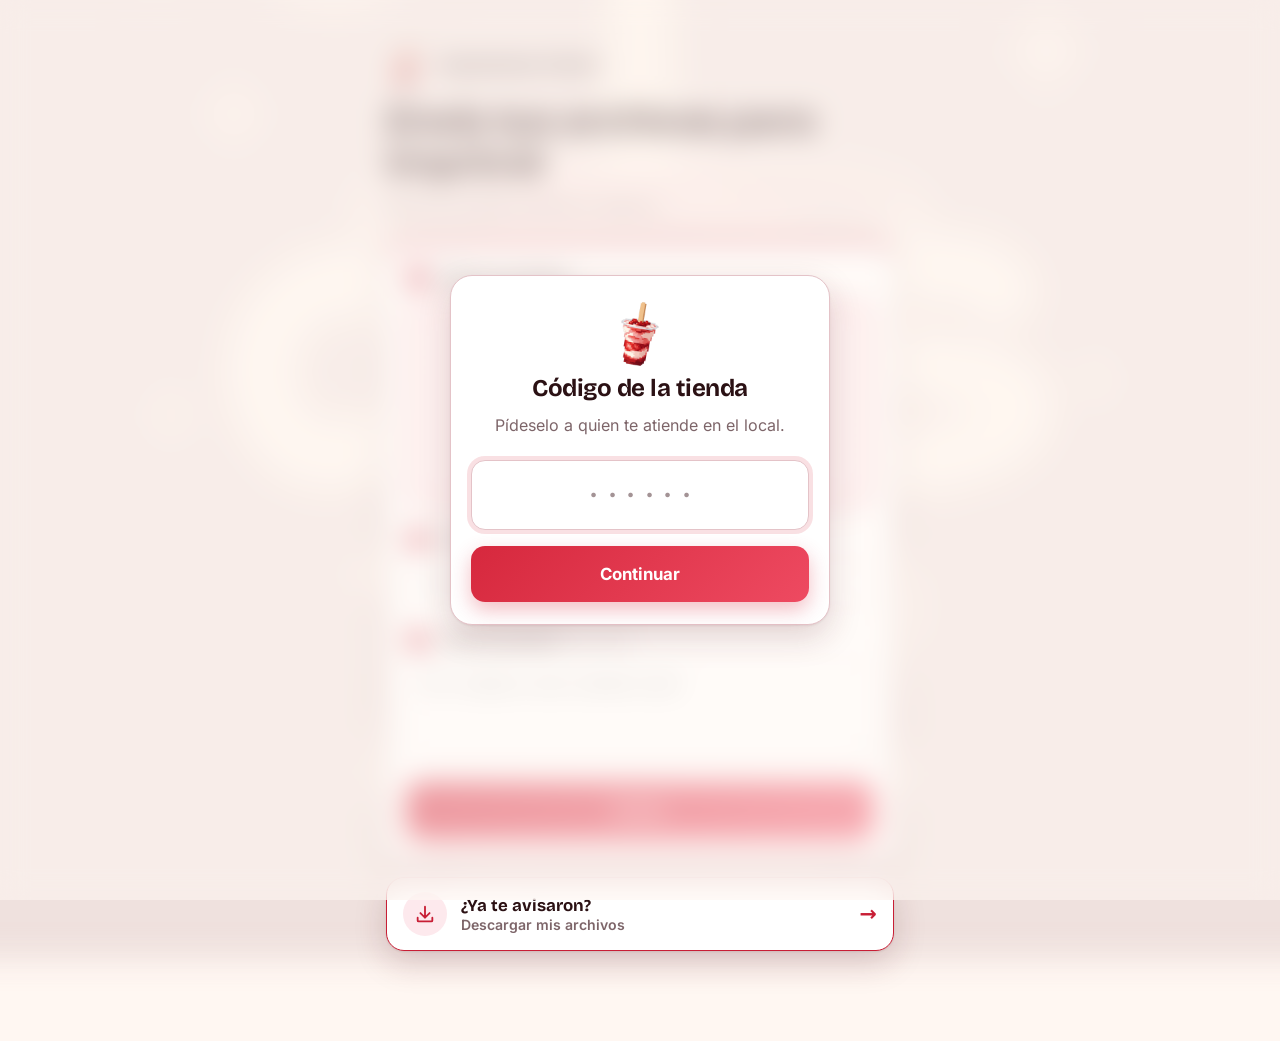
==== commit 98885bd9: "Actualizar README" ====
--- a/index.html
+++ b/index.html
@@ -11,7 +11,8 @@
     <link rel="icon" type="image/png" sizes="16x16" href="/assets/img/iconos/favicon-16x16.png">
     <link rel="icon" type="image/png" sizes="192x192" href="/assets/img/iconos/icon-192x192.png">
     <link rel="apple-touch-icon" href="/assets/img/iconos/apple-icon-180x180.png">
-    <link rel="stylesheet" href="/assets/css/estilos.css?v=5">
+    <link rel="stylesheet" href="/assets/css/estilos.css?v=10">
+    <script src="/assets/js/pre.js?v=10"></script>
     <meta name="robots" content="noindex">
     <title>Enviar archivos para imprimir</title>
 </head>
@@ -39,7 +40,6 @@
                     hasta 50 MB y 10 archivos</small></label>
             <input id="file" type="file" multiple
                 accept=".pdf,.jpg,.jpeg,.png,.webp,.heic,.heif,.doc,.docx,.xls,.xlsx,.ppt,.pptx,.txt,image/*">
-            <div id="rech" class="rech" role="alert" hidden></div>
             <ul id="ls"></ul>
             <label class="l" for="n"><b class="num">2</b> Tu nombre</label><input id="n" maxlength="60" autocomplete="name"
                 placeholder="¿Cómo te llamas?">
@@ -58,13 +58,14 @@
             <p class="cod" id="cod"></p>
             <p>Si vas a preguntar por tu pedido, di este código.</p><button class="mini" id="copiar"
                 type="button">Copiar código</button>
+            <button class="btn" id="mas" type="button">Subir más archivos</button>
         </div>
         <div class="enlace rv"><a class="descargar" href="recoger.html"><span class="ic"><svg viewBox="0 0 24 24" aria-hidden="true"><path d="M12 4v12m0 0-5-5m5 5 5-5M4 16v3a1 1 0 0 0 1 1h14a1 1 0 0 0 1-1v-3" /></svg></span><span class="tx"><b>¿Ya te avisaron?</b><small>Descargar mis archivos</small></span><span class="fl" aria-hidden="true">→</span></a></div>
     </main>
-    <script src="/assets/js/comun.js"></script>
-    <script src="/assets/js/enviar.js"></script>
-    <script src="/assets/js/gate.js"></script>
-    <script src="/assets/js/ui.js"></script>
+    <script src="/assets/js/comun.js?v=10"></script>
+    <script src="/assets/js/enviar.js?v=10"></script>
+    <script src="/assets/js/gate.js?v=10"></script>
+    <script src="/assets/js/ui.js?v=10"></script>
 </body>
 
 </html>
--- a/assets/css/estilos.css
+++ b/assets/css/estilos.css
@@ -30,7 +30,7 @@
 .nom{overflow:hidden;text-overflow:ellipsis;white-space:nowrap;font-weight:600}em{font-style:normal;color:var(--mut);font-size:.82rem}
 .arch.err em{color:var(--bad)}.arch.done em{color:var(--ok)}.arch.done .ext{background:rgb(31 143 95/.15);color:var(--ok)}
 .arch button{grid-row:span 2;border:0;background:none;color:var(--bad);font-size:1.4rem;cursor:pointer;padding:4px 8px;border-radius:8px}
-.barra{grid-column:2/4;height:5px;background:var(--line);border-radius:5px;overflow:hidden}.barra i{display:block;height:100%;width:0;background:linear-gradient(90deg,var(--b1),var(--b2));transition:width .15s}
+.barra{grid-column:2/4;height:6px;background:var(--line);border-radius:6px;overflow:hidden}.barra i{display:block;height:100%;width:0;background:linear-gradient(90deg,#1f8f5f,#4cc38a);border-radius:6px;transition:width .25s linear}
 #msg,#err{color:var(--bad);margin:12px 0 0;font-weight:600}#msg:empty,#err:empty{margin:0}
 .btn{display:flex;align-items:center;justify-content:center;gap:8px;width:100%;margin-top:16px;padding:15px;border:0;border-radius:14px;background:linear-gradient(135deg,var(--b1),var(--b2));color:#fff;font:inherit;font-weight:700;font-size:1.05rem;cursor:pointer;text-decoration:none;box-shadow:0 8px 20px rgb(214 40 61/.3);transition:transform .12s,box-shadow .2s,filter .2s}
 .btn:hover{filter:brightness(1.06);box-shadow:0 10px 26px rgb(214 40 61/.38)}.btn:active{transform:scale(.985)}.btn:disabled{opacity:.65;cursor:wait}
@@ -67,8 +67,6 @@
 .ped .etq+.tiles{margin-top:6px}
 .ped header{flex-wrap:wrap;row-gap:4px}
 .chip,.ped time{white-space:nowrap}
-main.legal{max-width:720px}
-.legal h2{font-size:1.1rem;margin:24px 0 6px}.legal p{margin:6px 0}.legal ul{list-style:disc;padding-left:1.3em;margin:6px 0}.legal li{margin:3px 0}.legal .fecha{color:var(--mut);font-size:.9rem}
 .gate{position:fixed;inset:0;z-index:50;display:grid;place-items:center;padding:20px;background:rgb(var(--bgrgb)/.55);-webkit-backdrop-filter:blur(14px);backdrop-filter:blur(14px);transition:opacity .35s}
 .gate.fuera{opacity:0;pointer-events:none}
 .gate .card{width:100%;max-width:380px;text-align:center;margin:0}
@@ -95,3 +93,51 @@
 .descargar .ic{flex:none;width:44px;height:44px;border-radius:50%;background:var(--soft);display:grid;place-items:center}.descargar svg{width:22px;height:22px;stroke:var(--brand);fill:none;stroke-width:2;stroke-linecap:round;stroke-linejoin:round}
 .descargar .tx{flex:1;display:flex;flex-direction:column;line-height:1.25}.descargar .tx b{font-family:Bricolage,Inter,sans-serif;font-size:1.05rem}.descargar .tx small{color:var(--mut);font-size:.88rem}
 .descargar .fl{font-size:1.3rem;font-weight:700;color:var(--brand)}
+
+/* Descargar archivos */
+.pista{margin:8px 2px 0;color:var(--mut);font-size:.88rem}
+#msg.info{color:var(--mut);font-weight:500}
+.mini.pri{background:linear-gradient(135deg,var(--b1),var(--b2));color:#fff;border-color:transparent;box-shadow:0 4px 12px rgb(214 40 61/.3)}
+.mini.pri:hover{filter:brightness(1.06)}
+.tile .nom{display:block}
+
+/* Lista sin parpadeo: la animación de entrada solo corre una vez; durante el envío se oculta la × */
+.arch.ya{animation:none}.arch.bloq button{display:none}
+.exito .btn{margin-top:14px}
+/* Aviso flotante de archivos rechazados */
+.aviso{position:fixed;top:16px;left:0;right:0;margin:0 auto;width:calc(100% - 32px);max-width:440px;z-index:70;padding:14px 44px 14px 16px;border-radius:16px;background:var(--card);border:2px solid var(--bad);box-shadow:0 16px 44px rgb(0 0 0/.35);animation:baja .3s both}
+.aviso.out{opacity:0;transform:translateY(-10px);transition:opacity .3s,transform .3s}
+.aviso .rt{margin:0 0 6px;font-weight:800;color:var(--bad);font-size:1.02rem}.aviso ul{margin:0}.aviso li{margin:4px 0;font-size:.92rem}.aviso li b{word-break:break-all}
+.aviso .ayu{margin:8px 0 0;font-size:.85rem;color:var(--mut)}
+.aviso .x{position:absolute;top:8px;right:8px;border:0;background:none;color:var(--bad);font-size:1.5rem;line-height:1;cursor:pointer;padding:4px 10px;border-radius:8px}
+@keyframes baja{from{opacity:0;transform:translateY(-16px)}to{opacity:1;transform:none}}
+.acceso .gate{display:none}
+
+/* ===== Panel del negocio: más contraste y aspecto más moderno (solo afecta a admin.html) ===== */
+body[data-pag=admin]{--velo:.9;--difuminado:14px;--line:#e4c3c8;--sombra:0 1px 2px rgb(60 10 20/.08),0 12px 32px rgb(90 20 35/.18)}
+@media (prefers-color-scheme:dark){body[data-pag=admin]{--velo:.88;--card:#331e24;--soft:#43242c;--line:#5e3d46;--sombra:0 14px 36px rgb(0 0 0/.55)}}
+body[data-pag=admin] .cab h1{font-size:clamp(1.7rem,5vw,2.3rem)}
+body[data-pag=admin] .cab .mini{box-shadow:var(--sombra);border-color:var(--line)}
+body[data-pag=admin] .stats span{background:var(--card);border-color:var(--line);box-shadow:var(--sombra);border-radius:16px}
+body[data-pag=admin] .stats b{color:var(--brand);font-size:1.3rem}
+body[data-pag=admin] #buscar{max-width:440px;background:var(--card) url("data:image/svg+xml,%3Csvg xmlns='http://www.w3.org/2000/svg' viewBox='0 0 24 24' fill='none' stroke='%23a88a90' stroke-width='2' stroke-linecap='round'%3E%3Ccircle cx='11' cy='11' r='7'/%3E%3Cpath d='m20 20-3.5-3.5'/%3E%3C/svg%3E") no-repeat 14px center/20px;padding-left:44px;border-color:var(--line);box-shadow:var(--sombra)}
+body[data-pag=admin] .ped{background:var(--card);border:1px solid var(--line);padding:20px 20px 18px;box-shadow:inset 5px 0 0 var(--brand),var(--sombra)}
+body[data-pag=admin] .ped header{margin-bottom:10px}
+body[data-pag=admin] .ped .chip{font-size:1.2rem;padding:4px 14px;background:var(--brand);color:#fff}
+body[data-pag=admin] .ped time{color:var(--mut)}
+body[data-pag=admin] .ped p strong{font-family:Bricolage,Inter,sans-serif;font-size:1.25rem;letter-spacing:-.01em}
+body[data-pag=admin] .ped .tile{background:var(--soft);border-color:transparent}
+body[data-pag=admin] .ped .tile .ext{background:var(--card)}
+body[data-pag=admin] .ped .acc{margin-top:16px;padding-top:14px;border-top:1px solid var(--line)}
+body[data-pag=admin] .mini.del{background:rgb(193 18 31/.1);border-color:transparent}
+body[data-pag=admin] .mini.del:hover{background:rgb(193 18 31/.2)}
+
+/* ===== Enviar y Recoger: mismo fondo y contraste que el panel ===== */
+body[data-pag=enviar],body[data-pag=recoger]{--velo:.9;--difuminado:14px;--line:#e4c3c8;--campo:#fff;--sombra:0 1px 2px rgb(60 10 20/.08),0 12px 32px rgb(90 20 35/.18)}
+@media (prefers-color-scheme:dark){body[data-pag=enviar],body[data-pag=recoger]{--velo:.88;--card:#331e24;--soft:#43242c;--line:#5e3d46;--campo:#24131a;--sombra:0 14px 36px rgb(0 0 0/.55)}}
+body[data-pag=enviar] .card,body[data-pag=recoger] .card{background:var(--card);border-color:var(--line);box-shadow:inset 0 4px 0 var(--brand),var(--sombra);padding-top:26px}
+body[data-pag=enviar] .gate .card{box-shadow:var(--sombra)}
+body[data-pag=enviar] input,body[data-pag=enviar] textarea,body[data-pag=recoger] input,body[data-pag=recoger] textarea{background:var(--campo);border-color:var(--line)}
+body[data-pag=enviar] #file{background:none}
+body[data-pag=enviar] .enlace a.descargar{background:var(--card);box-shadow:var(--sombra)}
+body[data-pag=enviar] .top .neg,body[data-pag=enviar] h1{text-shadow:none}
